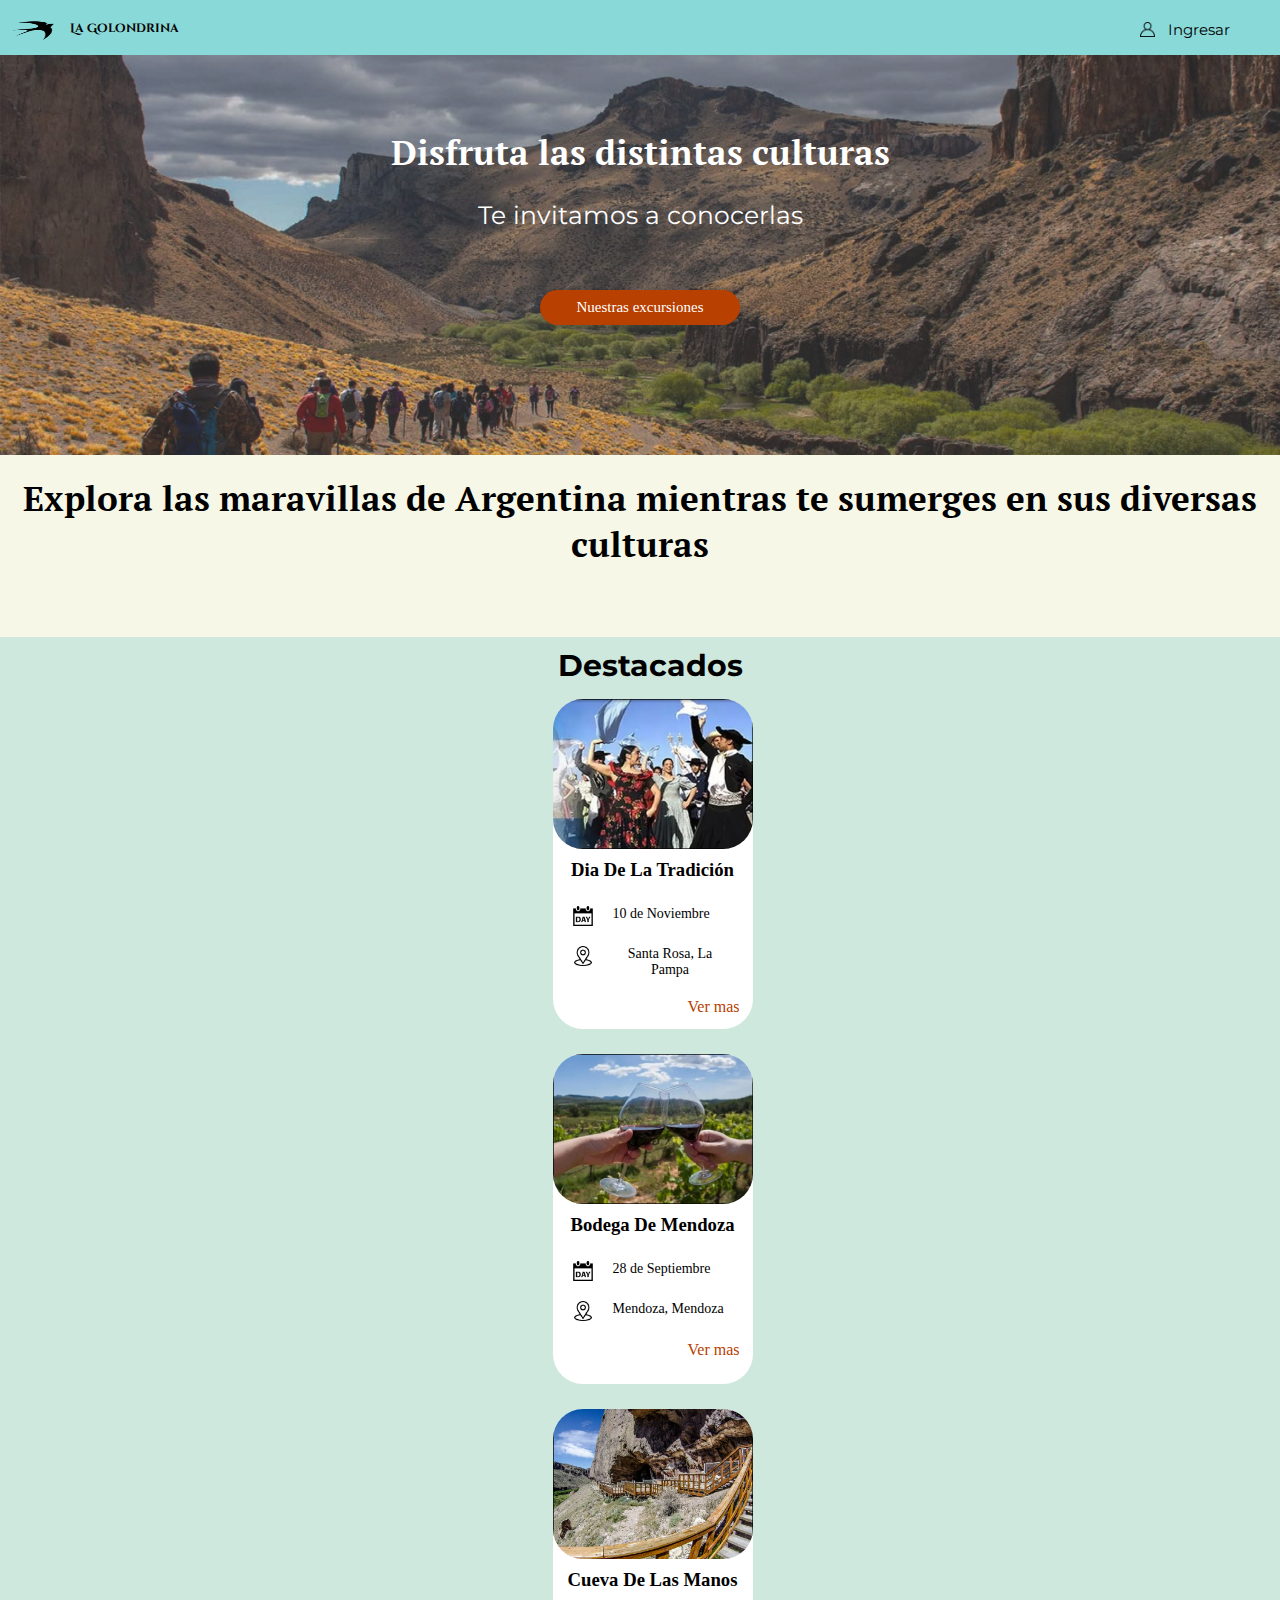
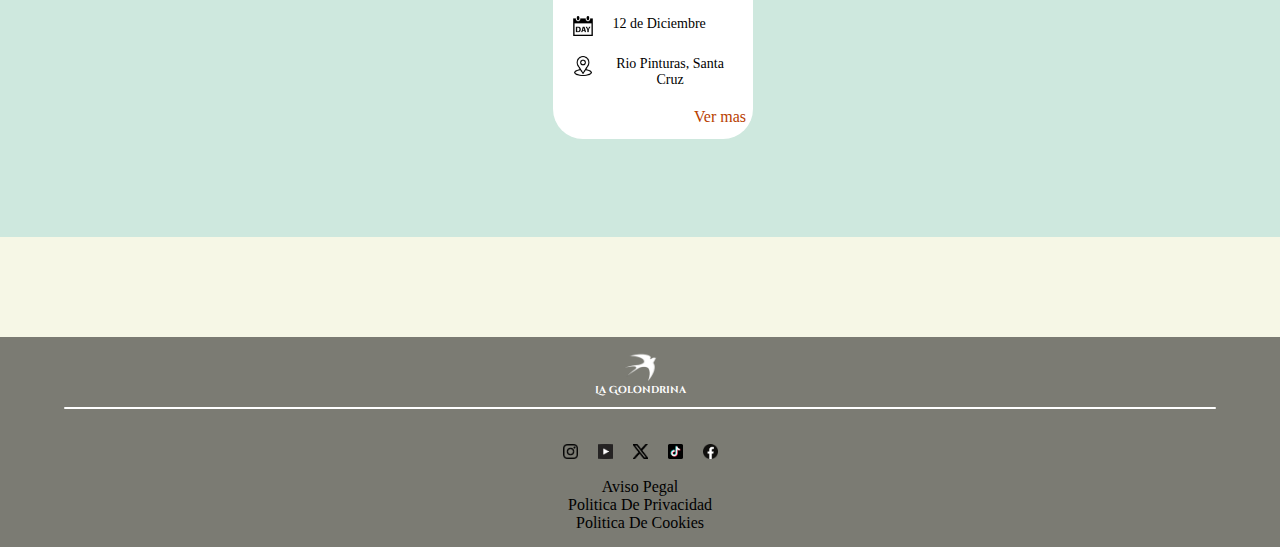
==== index.html @ ab0f49a1 "Inicializar repository" ====
<!DOCTYPE html>
<html lang="en">
<head>
    <meta charset="UTF-8">
    <meta name="viewport" content="width=device-width, initial-scale=1.0">
    <link rel="stylesheet" href="css/style.css">
    <title>Document</title>
</head>
<body>
    <header>
        <section id="sec-header">
            <div class="imagotipo">
                <img src="img/logo.png" alt="">
                <p>La Golondrina</p>
            </div>

            <div class="ingresar">
                <a href=""> <img src="img/usuario.png" alt=""> </a>
                <a class="a-p-ingresar" href=""> <p class="p-ingresar">Ingresar</p> </a>
            </div>
        </section>
    </header>

    <main>
        <section>
            <article id="img-inicio">
                <img src="img/img-inicio.jpg" alt="">
                
                <div class="contenido-img">
                    <h1>Disfruta las distintas culturas</h1>
                    <p class="contenido-img-p">Te invitamos a conocerlas</p>
                    <div class="boton-img">
                        <a href=""> <p>Nuestras excursiones</p> </a>
                    </div>
                </div>
            </article>

            <p class="p-index">Explora las maravillas de Argentina mientras te sumerges en sus diversas culturas</p>
        
            <section id="destacados">
                <h4>Destacados</h4>
                <article class="card-destacados">

                    <div class="card">
                            <img class="img-destacados" src="img/lugares/dia_de_la_tradicion.jpg" alt="">                    
                        <div class="comentarios-card">
                                <h3>Dia De La Tradición</h3>
                            <div class="comentarios-card-2">
                                <img src="img/calendario-de-dias.png" alt="">
                                <p>10 de Noviembre</p>
                            </div>

                            <div class="comentarios-card-2">
                                <img src="img/ubicacion.png" alt="">
                                <p>Santa Rosa, La Pampa</p>
                            </div>
                        </div>
                        <a href="">Ver mas</a>
                    </div>

                    <div class="card">
                            <img class="img-destacados" src="img/lugares/bodega_de_mendoza.jpg" alt="">                    
                        <div class="comentarios-card">
                                <h3>Bodega De Mendoza</h3>
                            <div class="comentarios-card-2">
                                <img src="img/calendario-de-dias.png" alt="">
                                <p>28 de Septiembre</p>
                            </div>

                            <div class="comentarios-card-2">
                                <img src="img/ubicacion.png" alt="">
                                <p>Mendoza, Mendoza</p>
                            </div>
                        </div>
                        <a href="">Ver mas</a>
                    </div>

                    <div class="card">
                            <img class="img-destacados" src="img/lugares/cueva_de_las_manos.jpg" alt="">                    
                        <div class="comentarios-card">
                                <h3>Cueva De Las Manos</h3>
                            <div class="comentarios-card-2">
                                <img src="img/calendario-de-dias.png" alt="">
                                <p>12 de Diciembre</p>
                            </div>

                            <div class="comentarios-card-2">
                                <img src="img/ubicacion.png" alt="">
                                <p>Rio Pinturas, Santa Cruz</p>
                            </div>
                            <a href="">Ver mas</a>
                        </div>
                    </div>
                </article>
            </section>
        </section>
    </main>

    <footer>
        <aside id="footer">
            <div class="div-footer-imagotipo">
                <img class="img-imagotipo-footer" src="img/img-footer.png" alt="">
                <p class="p-imagotipo-footer">La Golondrina</p>
            </div>
            <div class="deco-footer">

            </div>

                <div class="redes-footer">
                    <div><img src="img/redes/instagram.png" alt=""></div>
                    <div><img src="img/redes/youtube.png" alt=""></div>
                    <div><img src="img/redes/x.png" alt=""></div>
                    <div><img src="img/redes/tiktok.png" alt=""></div>
                    <div><img src="img/redes/facebook.png" alt=""></div>
                </div>

                <div class="texto-footer">
                    <p>Aviso Pegal</p>
                    <p>Politica De Privacidad</p>
                    <p>Politica De Cookies</p>
                </div>

        </aside>
    </footer>
    
</body>
</html>
---- css/style.css ----
@import url('https://fonts.googleapis.com/css2?family=Cinzel+Decorative&family=Playfair+Display:ital@1&display=swap');
@import url('https://fonts.googleapis.com/css2?family=Cinzel+Decorative:wght@400;700&family=Montserrat&family=Playfair+Display:ital@1&display=swap');
@import url('https://fonts.googleapis.com/css2?family=Bree+Serif&display=swap');
@import url('https://fonts.googleapis.com/css2?family=DM+Serif+Display&display=swap');
@import url('https://fonts.googleapis.com/css2?family=DM+Serif+Display&family=PT+Serif&display=swap');

*{
    margin: 0;
    padding: 0;
}

body{
    background-color: #F6F7E6;
}

/* -------------------- HEADER -------------------- */
#sec-header{
    display: flex;
    background-color: #89D9D9;
    height: 55px;
}

/* ---------- imagotipo ---------- */ 

.imagotipo{
    display: flex;
}


.imagotipo p{
    text-align: center;
    margin-left: -30px;
    margin-top: 20px;
    font-family: 'Cinzel Decorative', serif;
    font-weight: bold;
    font-size: 12px;
}

.imagotipo img{
    opacity: 100%;
    width: 100px;
    height: auto;
    margin-top: 20px;
}

/* ---------- ingresar ---------- */ 

.ingresar{
    display: flex;
}

.ingresar a img{
    width: 15px;
    height: 15px;
    position: absolute;
    right: 125px;
    top: 22px;
}

.p-ingresar{
    font-family: 'Montserrat', sans-serif;
    position: absolute;
    right: 50px;
    top: 20px;
    font-size: 15px;
}

.a-p-ingresar{
    color: black;
}

/* -------------------- INICIO -------------------- */


/* ---------- img inicio ---------- */

#img-inicio img{
    width: 100%;
    height: 400px;
}

.contenido-img{
    display: flex;
    flex-direction: column;
    align-items: center;
    justify-content: center;
    text-align: center;
    margin-top: -430px;
}

.contenido-img h1{
    font-size: 35px;
    color: white;
    font-family: 'PT Serif', serif;
    margin-bottom: 25px;
    margin-top: 100px;
}

.contenido-img-p{
    font-family: 'Montserrat', sans-serif;
    font-size: 25px;
    color: white;
    margin-bottom: 60px;
}

.boton-img{
    display: flex;
    align-items: center;
    justify-content: center;
    width: 200px;
    height: 35px;
    background-color: #B84000;
    border-radius: 50px;
}

.contenido-img a{
    font-size: 15px;
    padding: 5px;
    text-decoration: none;
    color: white;
}



.p-index{
    text-align: center;
    position: relative;
    top: 150px;
    font-family: 'PT Serif', serif;
    font-size: 35px;
    font-weight: bold;
}



/* ---------- destacados ---------- */

#destacados{
    width: 100%;
    height: 1200px;
    background-color: #CEE8DE;
    margin-top: 220px;
}

#destacados h4{
    text-align: center;
    font-family: 'Montserrat', sans-serif;
    font-size: 30px;
    margin-left: 20px;
    position: relative;
    top: 10px;
}

.card-destacados{
    display: flex;
    justify-content: center;
    align-items: center;
    flex-direction: column;
}

.card{
    display: flex;
    flex-direction: column;
    width: 200px;
    height: 330px;
    background-color: white;
    border-radius: 30px;
    margin-top: 25px;
    margin-left: 25px;
}

.img-destacados{
    border-radius: 30px;
    width: 100%;
    height: 150px;
}

.comentarios-card{
    display: flex;
    text-align: center;
    justify-content: center;
    flex-direction: column;
}

.comentarios-card h3{
    text-align: center;
    margin-bottom: 25px;
    margin-top: 10px;
}

.comentarios-card-2{
    display: flex;
    margin-right: 25px;
    margin-bottom: 20px;
}

.comentarios-card-2 img{
    width: 20px;
    height: 20px;
    margin-right: 20px;
    margin-left: 20px;
}

.comentarios-card-2 p{
    font-size: 14px;
}

.card a{
    margin-left: 135px;
    text-decoration: none;
    color: #B84000;
}







/* -------------------- FOOTER -------------------- */
#footer{
    display: flex;
    flex-direction: column;
    align-items: center;
    justify-content: center;
    width: 100%;
    height: 210px;
    background-color: #7B7B73;
    margin-top: 100px;
}

/* ---------- imagotipo ---------- */

.div-footer-imagotipo{
    position: relative;
    bottom: 45px;
    display: flex;
    flex-direction: column;
    align-items: center;
}

.img-imagotipo-footer{
    width: 50px;
    height: 40px;
    position: relative;
    top: 35px;
}

.p-imagotipo-footer{
    text-align: center;
    font-size: 10px;
    font-family: 'Cinzel Decorative', serif;
    font-weight: bold;
    color: white;
    position: relative;
    bottom: -35px;
}

/* ---------- decoracion footer ---------- */

.deco-footer{
    position: relative;
    width: 90%;
    height: 2px;
    background-color: white;
    border-radius: 50px;
}

/* ---------- post deco ---------- */ 

.redes-footer{ 
    position: relative;
    top: 35px;
    display: flex; 
    align-items: center; 
    justify-content: center;
}

.redes-footer div{
    margin-right: 10px;
    margin-left: 10px;
}

.redes-footer div img{
    width: 15px;
    height: 15px;
}

.texto-footer{
    display: flex;
    flex-direction: column;
    justify-content: center;
    align-items: center;
    margin-top: 50px;
}
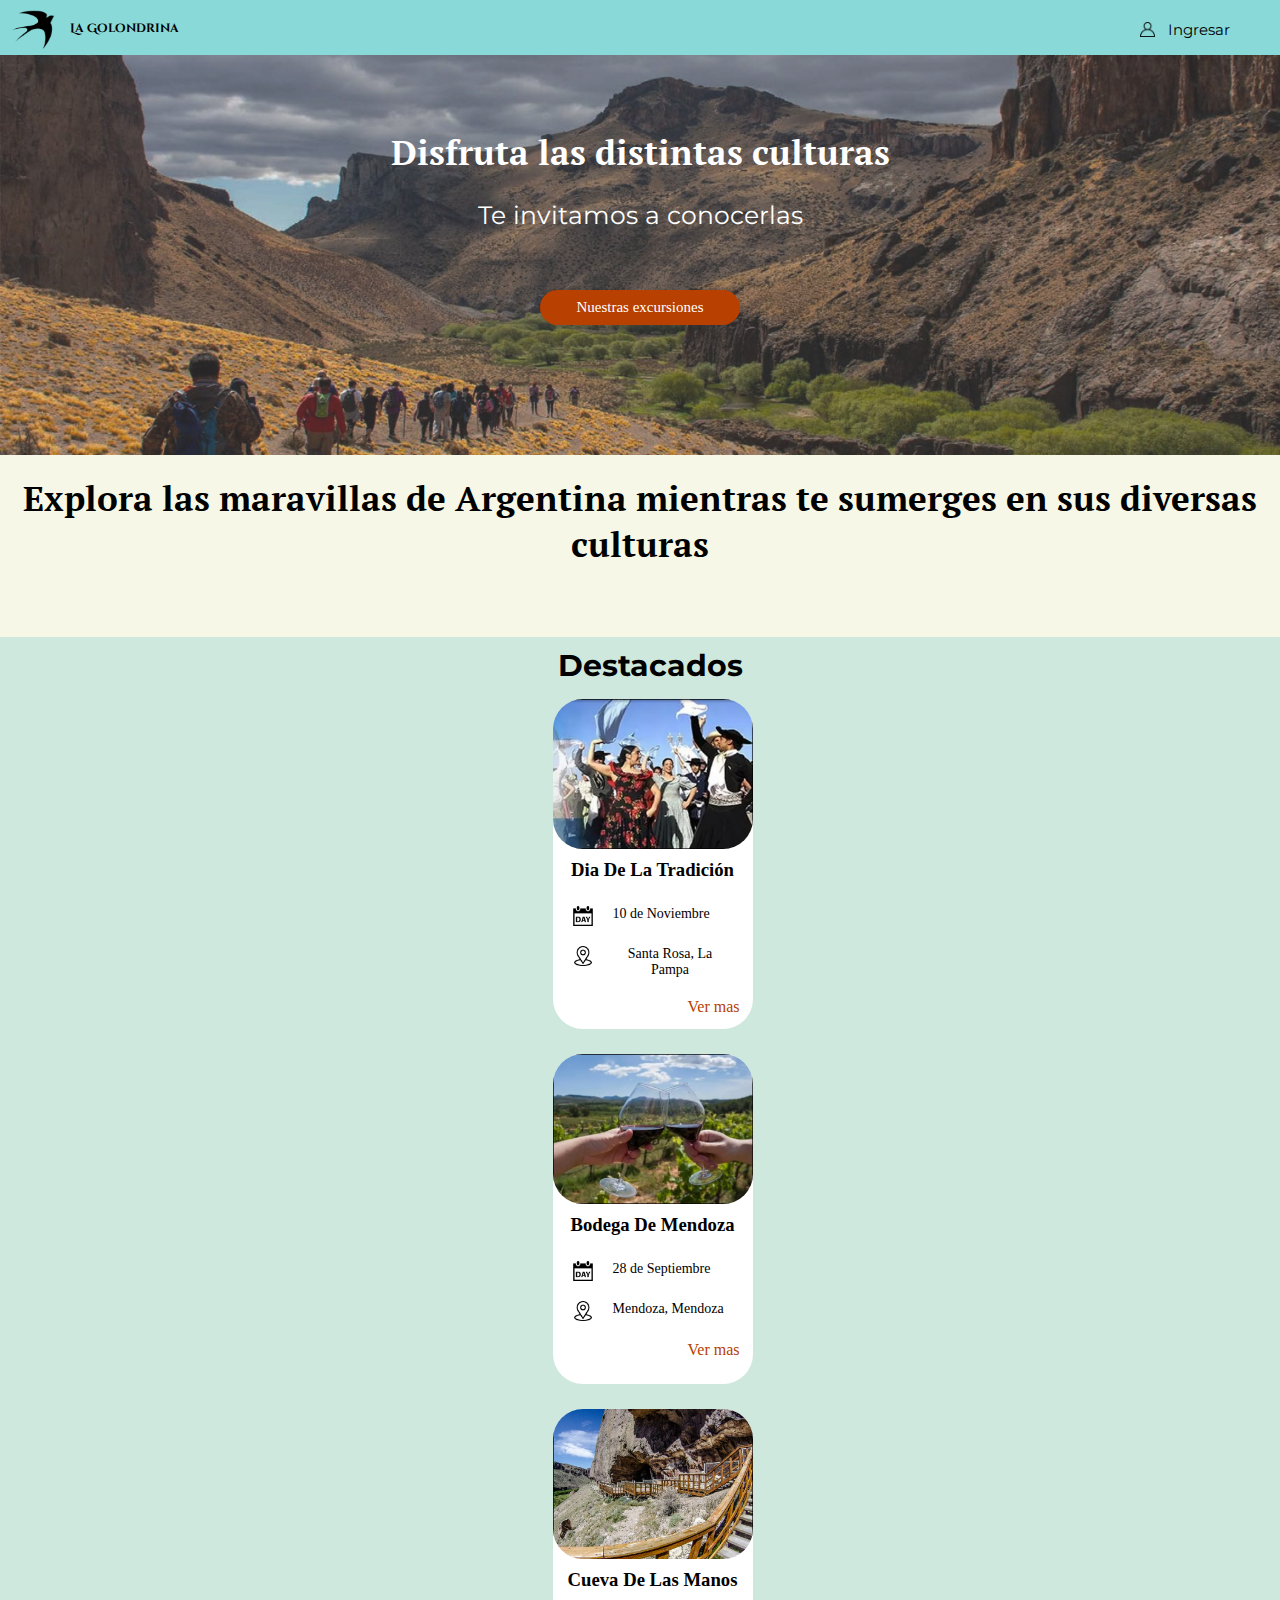
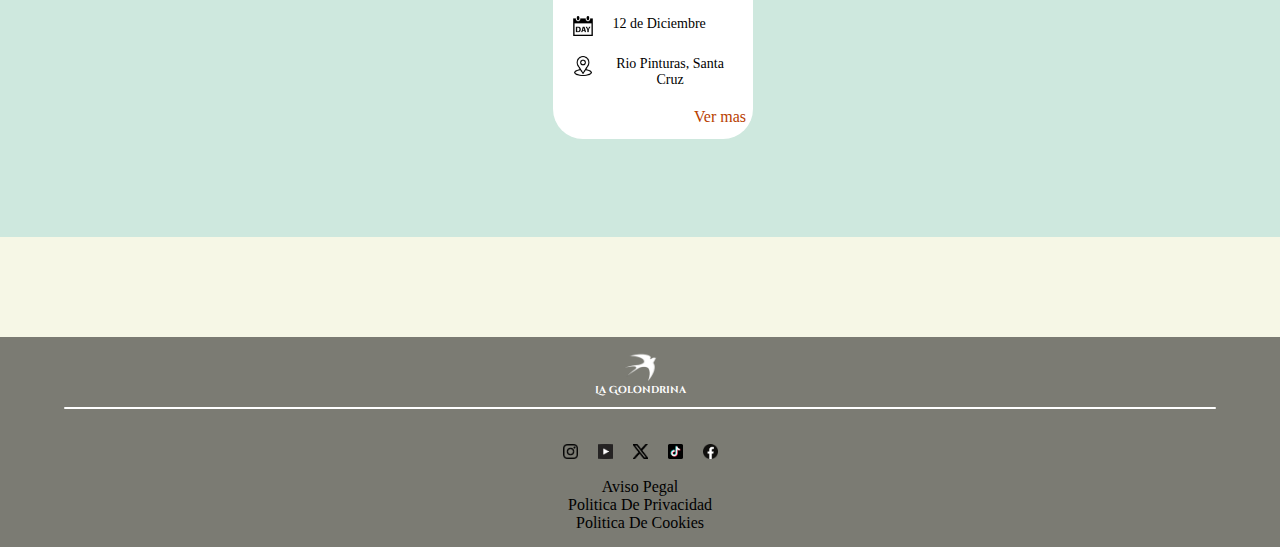
==== commit a572423c: "Agregue popup inicio de sesión" ====
--- a/index.html
+++ b/index.html
@@ -9,15 +9,45 @@
 <body>
     <header>
         <section id="sec-header">
-            <div class="imagotipo">
-                <img src="img/logo.png" alt="">
+            <div class="logo">
+                <a href="index.html"><img src="img/logo.png" alt=""></a>
                 <p>La Golondrina</p>
             </div>
 
             <div class="ingresar">
-                <a href=""> <img src="img/usuario.png" alt=""> </a>
-                <a class="a-p-ingresar" href=""> <p class="p-ingresar">Ingresar</p> </a>
+                <a href=""> <img id="login-img" src="img/usuario.png" alt=""> </a>
+            
+                <a id="open-login" class="enter-user" href=""> <p>Ingresar</p> </a>
             </div>
+
+            <article id="user" class="user d-none">
+                <h3>La Golondrina</h3>
+                <div class="div-user">
+                    <p>Nombre de usuario</p>
+                    <img src="img/usuario.png" alt="">
+                </div>
+                <div class="line"><p>Facu_Guillen</p></div>
+                <div class="div-email">
+                    <p>Email</p>
+                    <img src="img/email.png" alt="">
+                </div>
+                <div class="line"><p>facu.guillen@hotmail.com</p></div>
+                <div class="div-password">
+                    <p>Contraseña</p>
+                    <img src="img/password.png" alt="">
+                </div>
+                <div class="line"><p>********</p></div>
+
+                <div class="sale">
+                    <p>¿Desea recibir alertas de proximas fechas?</p>
+                    <div class="checkbox"></div>
+                </div>
+
+                <div class="button">
+                    <a class="enter-button" href="">Ingresar</a>
+                    <a class="register-button" href="">Registrarme</a>
+                </div>
+            </article>
         </section>
     </header>
 
@@ -26,10 +56,10 @@
             <article id="img-inicio">
                 <img src="img/img-inicio.jpg" alt="">
                 
-                <div class="contenido-img">
+                <div class="content-img">
                     <h1>Disfruta las distintas culturas</h1>
-                    <p class="contenido-img-p">Te invitamos a conocerlas</p>
-                    <div class="boton-img">
+                    <p class="content-p">Te invitamos a conocerlas</p>
+                    <div class="content-button">
                         <a href=""> <p>Nuestras excursiones</p> </a>
                     </div>
                 </div>
@@ -98,9 +128,9 @@
 
     <footer>
         <aside id="footer">
-            <div class="div-footer-imagotipo">
-                <img class="img-imagotipo-footer" src="img/img-footer.png" alt="">
-                <p class="p-imagotipo-footer">La Golondrina</p>
+            <div class="div-footer">
+                <img class="logo-footer" src="img/img-footer.png" alt="">
+                <p>La Golondrina</p>
             </div>
             <div class="deco-footer">
 
@@ -122,6 +152,8 @@
 
         </aside>
     </footer>
+
+    <script src="js/main.js"></script>
     
 </body>
 </html>--- a/css/style.css
+++ b/css/style.css
@@ -22,12 +22,12 @@
 
 /* ---------- imagotipo ---------- */ 
 
-.imagotipo{
-    display: flex;
-}
-
-
-.imagotipo p{
+.logo{
+    display: flex;
+}
+
+
+.logo p{
     text-align: center;
     margin-left: -30px;
     margin-top: 20px;
@@ -36,11 +36,11 @@
     font-size: 12px;
 }
 
-.imagotipo img{
+.logo a img{
     opacity: 100%;
     width: 100px;
     height: auto;
-    margin-top: 20px;
+    margin-top: 8px;
 }
 
 /* ---------- ingresar ---------- */ 
@@ -57,16 +57,146 @@
     top: 22px;
 }
 
-.p-ingresar{
+.user{
+    margin-top: 60px;
+    width: 200px;
+    height: 270px;
+    background-color: white;
+    border-radius: 20px;
+    z-index: 1;
+    margin-left: -36px;
+}
+
+.user h3{
+    font-family: 'Cinzel Decorative', serif;
+    text-align: center;
+    margin-top: 10px;
+    font-size: 18px;
+}
+
+.div-user{
+    display: flex;
+    margin-bottom: 14px;
+    margin-top: 26px;
+}
+
+.div-user p{
+    margin-left: 8.6px;
+    font-family: 'Montserrat', sans-serif;
+    font-size: 12px;
+}
+
+.div-user img{
+    width: 12px;
+    height: 12px;
+    margin-left: 49px;
+}
+
+.line{
+    margin: 0 auto;
+    width: 90%;
+    height: 1px;
+    background-color: black;
+}
+
+.line p{
+    color: rgb(0, 0, 0);
+    font-family: 'Montserrat', sans-serif;
+    opacity: 0.2;
+    position: relative;
+    bottom: 11px;
+    text-align: center;
+    font-size: 10px;
+}
+
+.div-email{
+    display: flex;
+    align-items: center;
+    margin-bottom: 14px;
+    margin-top: 20px;
+}
+
+.div-email p{
+    margin-left: 8.6px;
+    font-family: 'Montserrat', sans-serif;
+    font-size: 12px;
+}
+
+.div-email img{
+    width: 12px;
+    height: 12px;
+    margin-left: 132px;
+}
+
+.div-password{
+    display: flex;
+    align-items: center;
+    margin-bottom: 14px;
+    margin-top: 20px;
+}
+
+.div-password P{
+    margin-left: 8.6px;
+    font-family: 'Montserrat', sans-serif;
+    font-size: 12px;
+}
+
+.div-password img{
+    width: 12px;
+    height: 12px;
+    margin-left: 99px;
+}
+
+
+.enter-user p{
     font-family: 'Montserrat', sans-serif;
     position: absolute;
     right: 50px;
     top: 20px;
     font-size: 15px;
-}
-
-.a-p-ingresar{
     color: black;
+}
+
+.sale{
+    display: flex;
+    justify-content: space-around;
+    margin-top: 15px;
+    align-items: center;
+}
+
+.sale p{
+    font-size: 8px;
+}
+
+.checkbox{
+    width: 8px;
+    height: 8px;
+    border: 1px solid #000;
+}
+
+.button{
+    display: flex;
+    align-items: center;
+    justify-content: space-around;
+    margin-top: 26px;
+}
+
+.enter-button{
+    padding: 6px 10px;
+    background-color: #F48D33;
+    border-radius: 16px;
+    color: white;
+    text-decoration: none;
+    font-size: 10px;
+}
+
+.register-button{
+    padding: 6px 12px;
+    background-color: #F48D33;
+    border-radius: 16px;
+    color: white;
+    text-decoration: none;
+    font-size: 10px;
 }
 
 /* -------------------- INICIO -------------------- */
@@ -79,7 +209,7 @@
     height: 400px;
 }
 
-.contenido-img{
+.content-img{
     display: flex;
     flex-direction: column;
     align-items: center;
@@ -88,7 +218,7 @@
     margin-top: -430px;
 }
 
-.contenido-img h1{
+.content-img h1{
     font-size: 35px;
     color: white;
     font-family: 'PT Serif', serif;
@@ -96,14 +226,14 @@
     margin-top: 100px;
 }
 
-.contenido-img-p{
+.content-p{
     font-family: 'Montserrat', sans-serif;
     font-size: 25px;
     color: white;
     margin-bottom: 60px;
 }
 
-.boton-img{
+.content-button{
     display: flex;
     align-items: center;
     justify-content: center;
@@ -113,7 +243,7 @@
     border-radius: 50px;
 }
 
-.contenido-img a{
+.content-img a{
     font-size: 15px;
     padding: 5px;
     text-decoration: none;
@@ -231,7 +361,7 @@
 
 /* ---------- imagotipo ---------- */
 
-.div-footer-imagotipo{
+.div-footer{
     position: relative;
     bottom: 45px;
     display: flex;
@@ -239,14 +369,14 @@
     align-items: center;
 }
 
-.img-imagotipo-footer{
+.logo-footer{
     width: 50px;
     height: 40px;
     position: relative;
     top: 35px;
 }
 
-.p-imagotipo-footer{
+.div-footer p{
     text-align: center;
     font-size: 10px;
     font-family: 'Cinzel Decorative', serif;
@@ -293,3 +423,7 @@
     align-items: center;
     margin-top: 50px;
 }
+
+.d-none{
+    display: none;
+}
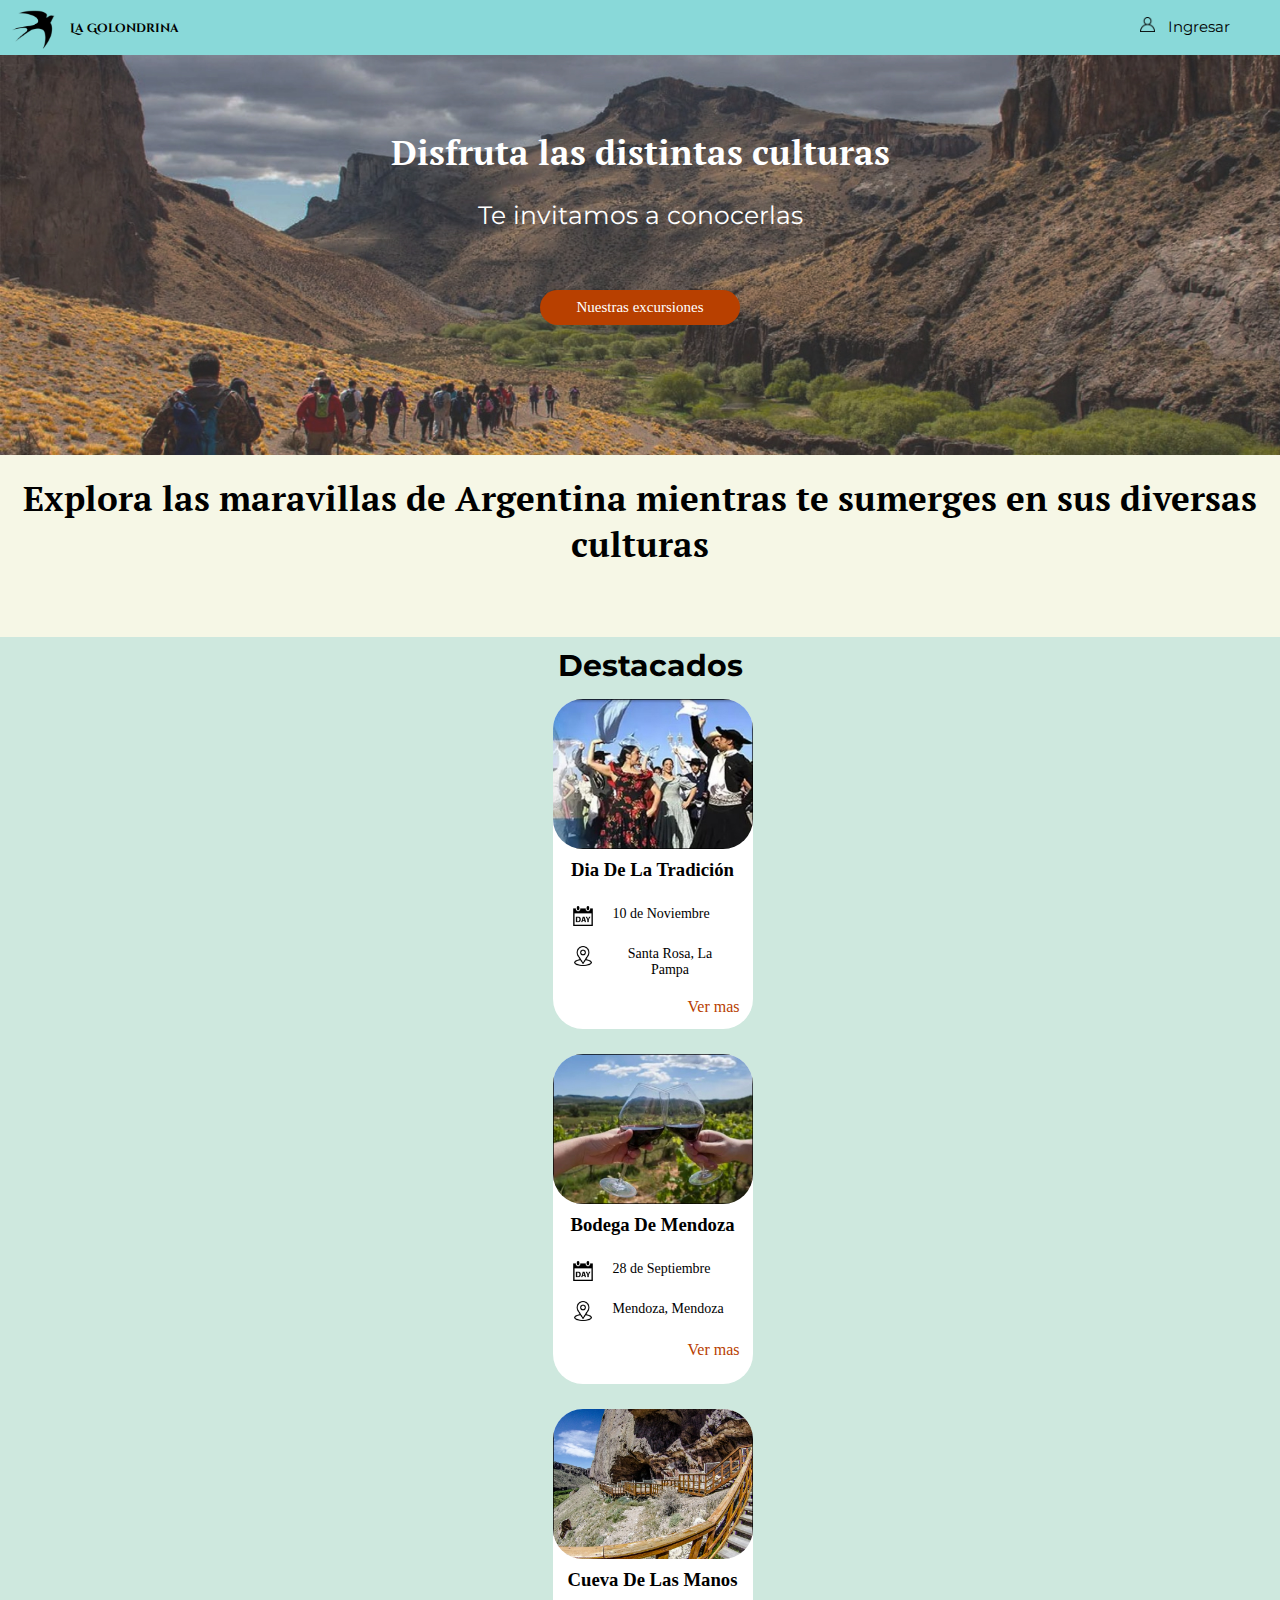
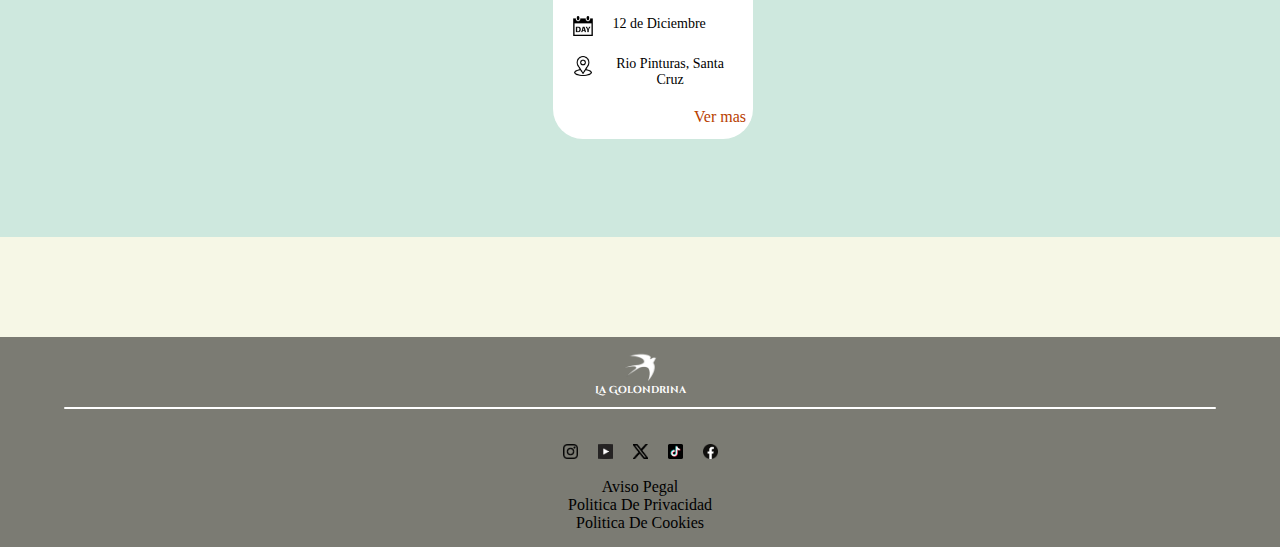
==== commit 4e053a09: "Agregue section 'registrarse'" ====
--- a/index.html
+++ b/index.html
@@ -45,7 +45,7 @@
 
                 <div class="button">
                     <a class="enter-button" href="">Ingresar</a>
-                    <a class="register-button" href="">Registrarme</a>
+                    <a class="register-button" href="pages/registrarse.html">Registrarme</a>
                 </div>
             </article>
         </section>
--- a/css/style.css
+++ b/css/style.css
@@ -54,7 +54,7 @@
     height: 15px;
     position: absolute;
     right: 125px;
-    top: 22px;
+    top: 17px;
 }
 
 .user{
@@ -152,7 +152,7 @@
     font-family: 'Montserrat', sans-serif;
     position: absolute;
     right: 50px;
-    top: 20px;
+    top: 17px;
     font-size: 15px;
     color: black;
 }
@@ -427,3 +427,123 @@
 .d-none{
     display: none;
 }
+
+
+
+/* -------------------- REGISTER -------------------- */
+
+.line-sign-up{
+    margin: 0 auto;
+    width: 70%;
+    height: 1px;
+    background-color: black;
+}
+
+.sign-up{  
+    width: 95%;
+    height: 900px;
+    background-color: #B8D4CB;
+    margin: 25px auto;
+    border-radius: 40px;
+}
+
+.sign-up-content p{
+    font-size: 26px;
+    padding-top: 30px;
+    font-family: 'Montserrat', sans-serif;
+    text-align: center;
+}
+
+.personal-information p{
+    font-size: 20px;
+    text-decoration: underline;
+    text-decoration-thickness: 0.2px;
+    font-family: 'Montserrat', sans-serif;
+    text-align: center;
+    margin-top: 30px;
+}
+
+.name{
+    display: flex;
+    align-items: center;
+    justify-content: center;
+    flex-direction: column;
+}
+
+.name p{
+    font-size: 14px;
+    text-decoration: none;
+    margin-bottom: 18px;
+}
+
+.label-form{
+    font-family: 'Montserrat', sans-serif;
+    margin-top: 25px;
+    margin-bottom: 4px;
+}
+
+.input-form{
+    font-family: 'Montserrat', sans-serif;
+    width: 70%;
+    text-align: center;
+    border: none; /* elimina el borde por defecto */
+    outline: none; /* elimina el borde al hacer clic en el input */
+    background-color: #B8D4CB;
+}
+
+.line-select {
+    margin: 0px 51.875px;
+    width: 58%;
+    height: 1px;
+    background-color: black;
+}
+
+.select{
+    margin-left: 51px;
+    background-color: #B8D4CB;
+    border: none; /* Elimina el borde */
+    font-family: 'Montserrat', sans-serif;
+    margin-top: 19px;
+}
+
+.select option{
+    background-color: white;
+}
+
+.form-dni {
+    width: 100%;
+    display: flex;
+    justify-content: center;
+    align-items: center;
+}
+
+.dni {
+    width: 100%;
+    display: flex;
+    align-items: center;
+    flex-direction: column;
+}
+
+.label-form-dni{
+    font-family: 'Montserrat', sans-serif;
+    margin-top: 25px;
+    margin-bottom: 4px;
+}
+
+.input-form-dni{
+    font-family: 'Montserrat', sans-serif;
+    width: 70%;
+    text-align: center;
+    border: none; /* elimina el borde por defecto */
+    outline: none; /* elimina el borde al hacer clic en el input */
+    background-color: #B8D4CB;
+}
+
+.account-information p{
+    font-size: 20px;
+    text-decoration: underline;
+    text-decoration-thickness: 0.2px;
+    font-family: 'Montserrat', sans-serif;
+    text-align: center;
+    margin-top: 65px;
+}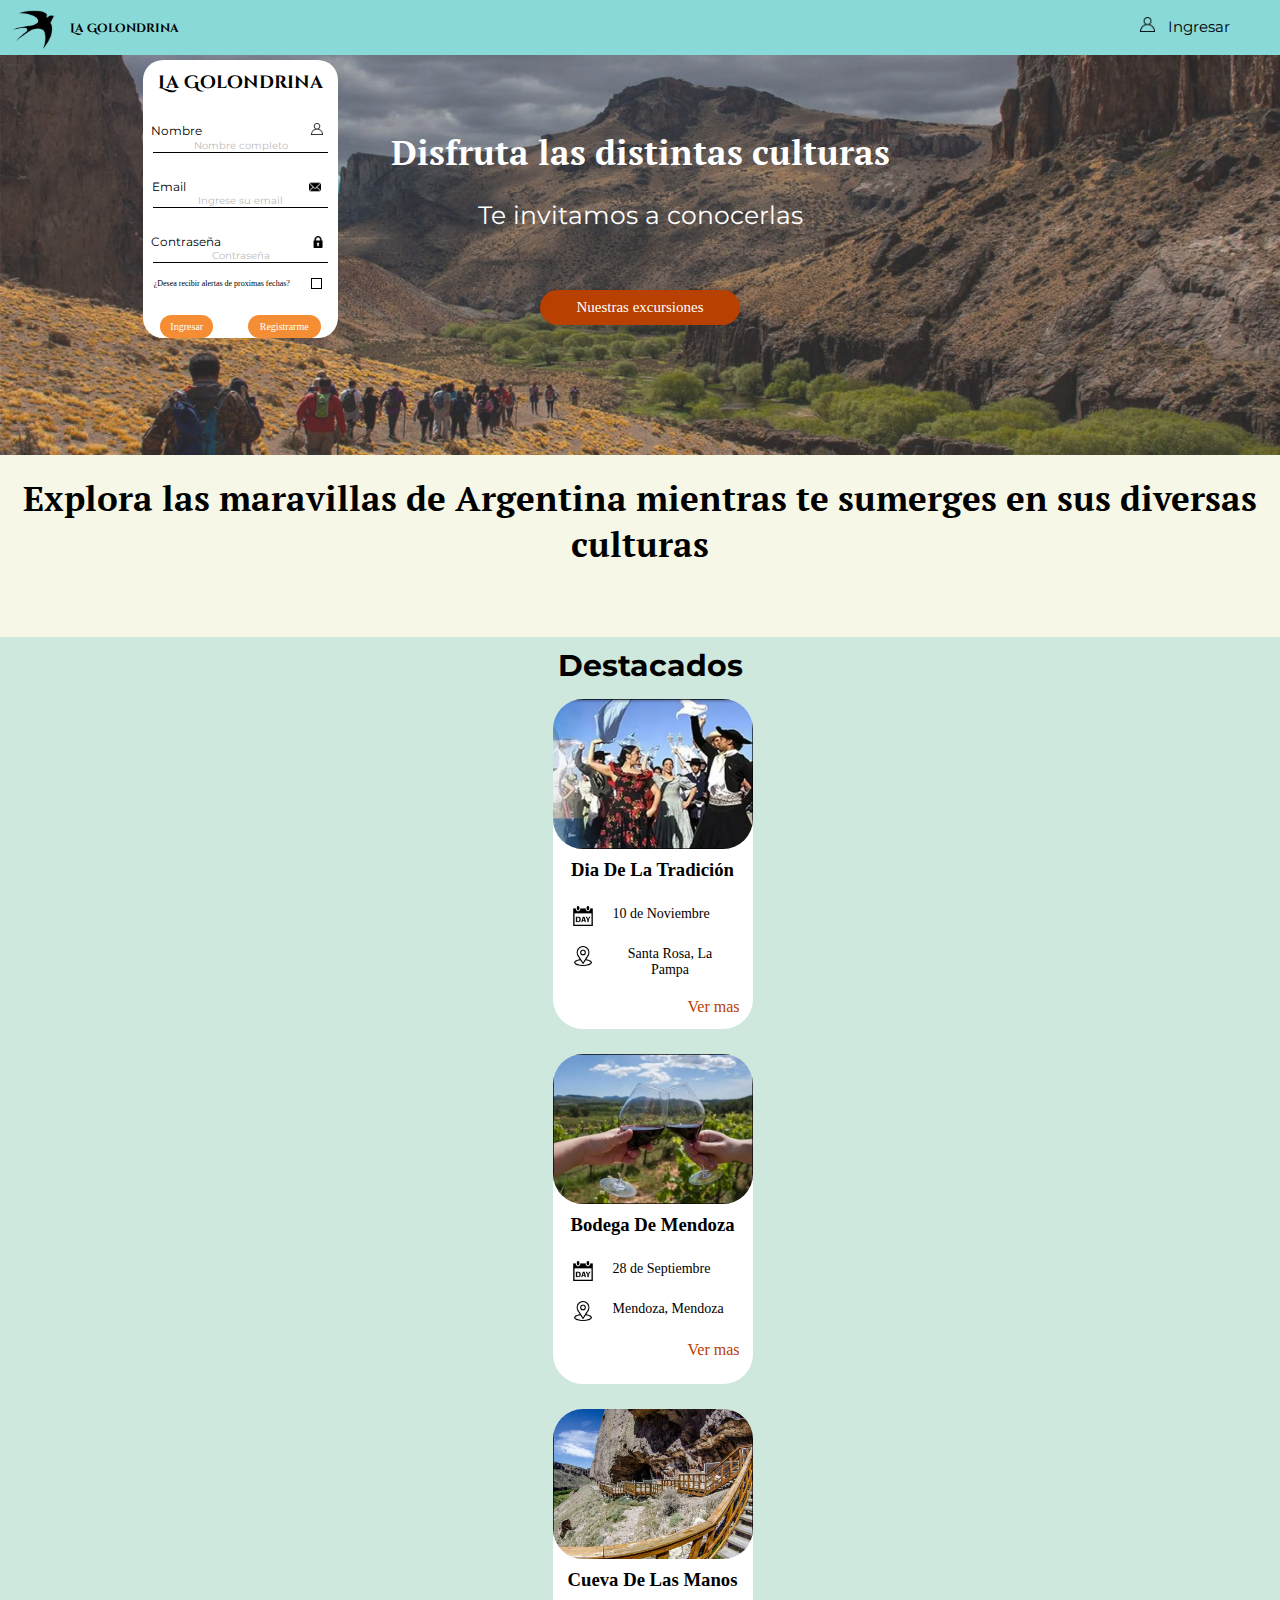
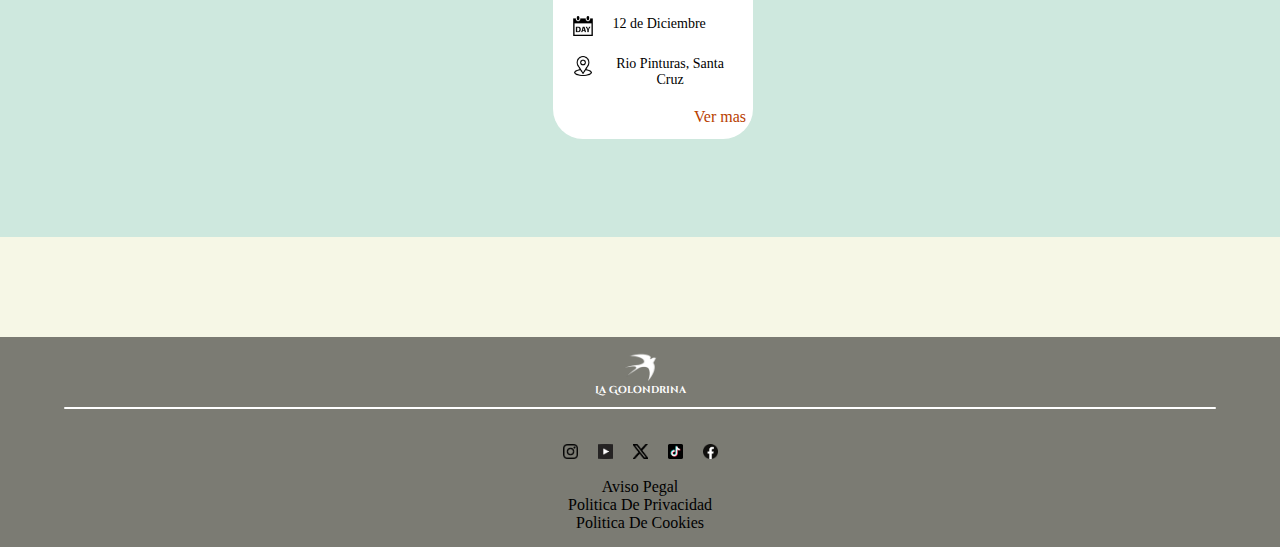
==== commit fbeb94b1: "Agregue popup sección registrarse" ====
--- a/index.html
+++ b/index.html
@@ -20,23 +20,39 @@
                 <a id="open-login" class="enter-user" href=""> <p>Ingresar</p> </a>
             </div>
 
-            <article id="user" class="user d-none">
+            <article id="user" class="user">
                 <h3>La Golondrina</h3>
-                <div class="div-user">
-                    <p>Nombre de usuario</p>
-                    <img src="img/usuario.png" alt="">
+
+                <div class="container-popup">
+                    <div class="container-user">
+                        <label class="label-popup" for="nombre">Nombre</label required>
+                        <img class="img-user" src="img/usuario.png" alt="">
+                    </div>
+                        <input class="input-popup" type="text" name="nombre" id="nombre" placeholder="Nombre completo">                
                 </div>
-                <div class="line"><p>Facu_Guillen</p></div>
-                <div class="div-email">
-                    <p>Email</p>
-                    <img src="img/email.png" alt="">
+                    <div class="line"></div>
+
+
+                <div class="container-popup">
+                    <div class="container-email">
+                        <label class="label-popup-email" for="correa">Email</label required>
+                        <img class="img-email" src="img/email.png" alt="">
+                    </div>
+                        <input class="input-popup-email" type="email" name="correa" id="correa" placeholder="Ingrese su email">                   
                 </div>
-                <div class="line"><p>facu.guillen@hotmail.com</p></div>
-                <div class="div-password">
-                    <p>Contraseña</p>
-                    <img src="img/password.png" alt="">
+                    <div class="line"></div>
+
+
+                <div class="container-popup">                
+                    <div class="container-password">
+                        <label class="label-popup-password" for="correa">Contraseña</label required>
+                        <img class="password-img" src="img/password.png" alt="">
+                    </div>
+                        <input class="input-popup-password" type="password" name="correa" id="correa" placeholder="Contraseña">        
                 </div>
-                <div class="line"><p>********</p></div>
+                    <div class="line"></div>
+
+
 
                 <div class="sale">
                     <p>¿Desea recibir alertas de proximas fechas?</p>
--- a/css/style.css
+++ b/css/style.css
@@ -59,8 +59,8 @@
 
 .user{
     margin-top: 60px;
-    width: 200px;
-    height: 270px;
+    width: 195px;
+    height: 278px;
     background-color: white;
     border-radius: 20px;
     z-index: 1;
@@ -74,22 +74,97 @@
     font-size: 18px;
 }
 
-.div-user{
-    display: flex;
+.container-popup{
+    display: flex;
+    flex-direction: column;
     margin-bottom: 14px;
     margin-top: 26px;
 }
 
-.div-user p{
+.container-popup p{
     margin-left: 8.6px;
     font-family: 'Montserrat', sans-serif;
     font-size: 12px;
 }
 
-.div-user img{
+.img-user{
     width: 12px;
     height: 12px;
-    margin-left: 49px;
+    margin-left: 105px;
+}
+
+.img-email{
+    width: 12px;
+    height: 12px;
+    margin-left: 123px;
+}
+
+.password-img{
+    width: 12px;
+    height: 12px;
+    margin-left: 91px;
+}
+
+.containers-popup{
+    display: flex;
+    align-items: center;
+}
+
+.container-email{
+    display: flex;
+    align-items: center;
+}
+
+.container-password{
+    display: flex;
+    align-items: center;
+}
+
+.input-popup{font-family: 'Montserrat', sans-serif;
+    width: 100%;
+    text-align: center;
+    border: none; 
+    outline: none;
+    font-size: 10px;
+    opacity: 0.5;
+}
+
+.input-popup-password{
+    font-family: 'Montserrat', sans-serif;
+    width: 100%;
+    text-align: center;
+    border: none; 
+    outline: none;
+    font-size: 10px;
+    opacity: 0.5;
+}
+
+.input-popup-email{
+    font-family: 'Montserrat', sans-serif;
+    width: 100%;
+    text-align: center;
+    border: none; 
+    outline: none;
+    font-size: 10px;
+    opacity: 0.5;
+}
+
+.label-popup{
+    margin-left: 8px;
+    font-family: 'Montserrat', sans-serif;
+    font-size: 12px;
+}
+
+.label-popup-password{
+    margin-left: 8px;
+    font-family: 'Montserrat', sans-serif;
+    font-size: 12px;
+}
+
+.label-popup-email{
+    margin-left: 9px;
+    font-family: 'Montserrat', sans-serif;
+    font-size: 12px;
 }
 
 .line{
@@ -97,6 +172,7 @@
     width: 90%;
     height: 1px;
     background-color: black;
+    margin-top: -14px;
 }
 
 .line p{
@@ -169,8 +245,9 @@
 }
 
 .checkbox{
-    width: 8px;
-    height: 8px;
+    width: 9px;
+    height: 9px;
+    margin-right: 5px;
     border: 1px solid #000;
 }
 
@@ -492,29 +569,34 @@
 }
 
 .line-select {
-    margin: 0px 51.875px;
-    width: 58%;
+    margin: 0 auto;
+    width: 70%;
     height: 1px;
     background-color: black;
 }
 
 .select{
-    margin-left: 51px;
     background-color: #B8D4CB;
     border: none; /* Elimina el borde */
     font-family: 'Montserrat', sans-serif;
     margin-top: 19px;
+    margin-right: 15px;
 }
 
 .select option{
     background-color: white;
 }
 
+.selection-dni{
+    display: flex;
+}
+
 .form-dni {
     width: 100%;
     display: flex;
     justify-content: center;
     align-items: center;
+    flex-direction: column;
 }
 
 .dni {
@@ -546,4 +628,91 @@
     font-family: 'Montserrat', sans-serif;
     text-align: center;
     margin-top: 65px;
+}
+
+.p-tyc{
+    font-family: 'Montserrat', sans-serif;
+    font-size: 14px;
+    text-align: center;
+    margin-top: 20px;
+}
+
+.p-tyc2{
+    font-family: 'Montserrat', sans-serif;
+    font-size: 14px;
+    text-align: center;
+    margin-right: 15px;
+}
+
+.checkbox-tyc{
+    width: 9px;
+    height: 9px;
+    /* margin-right: 5px; */
+    border: 1px solid #000;
+}
+
+.container-tyc{
+    display: flex;
+    align-items: center;
+    justify-content: center;
+}
+
+.button-create-account{
+    font-family: 'Montserrat', sans-serif;
+    padding: 12px 10px;
+    background-color: #F48D33;
+    border-radius: 16px;
+    color: white;
+    text-decoration: none;
+    font-size: 10px;
+    margin-top: 25px;
+    font-size: 20px;
+}
+
+.create-account{
+    display: flex;
+    justify-content: center;
+}
+
+.popup-sign-up{
+    display: flex;
+    flex-direction: column;
+    align-items: center;
+    justify-content: center;
+    text-align: center;
+    margin: 0 auto;
+    position: relative;
+    width: 264px;
+    height: 300px;
+    background-color: #EE7309;
+    z-index: 1;
+    border-radius: 25px;
+}
+
+.button-close-sign-up{
+    font-family: 'Montserrat', sans-serif;
+    padding: 12px 10px;
+    background-color: #30ACBF;
+    border-radius: 16px;
+    color: white;
+    text-decoration: none;
+    font-size: 10px;
+    margin-top: 15px;
+    font-size: 14px;
+}
+
+.button-close-sign-up a{
+    text-decoration: none;
+    color: white;
+    font-family: 'Montserrat', sans-serif;
+}
+
+.logo-popup-sign-up{
+    display: flex;
+    align-items: center;
+    justify-content: center;
+}
+
+.logo-popup-sign-up img{
+
 }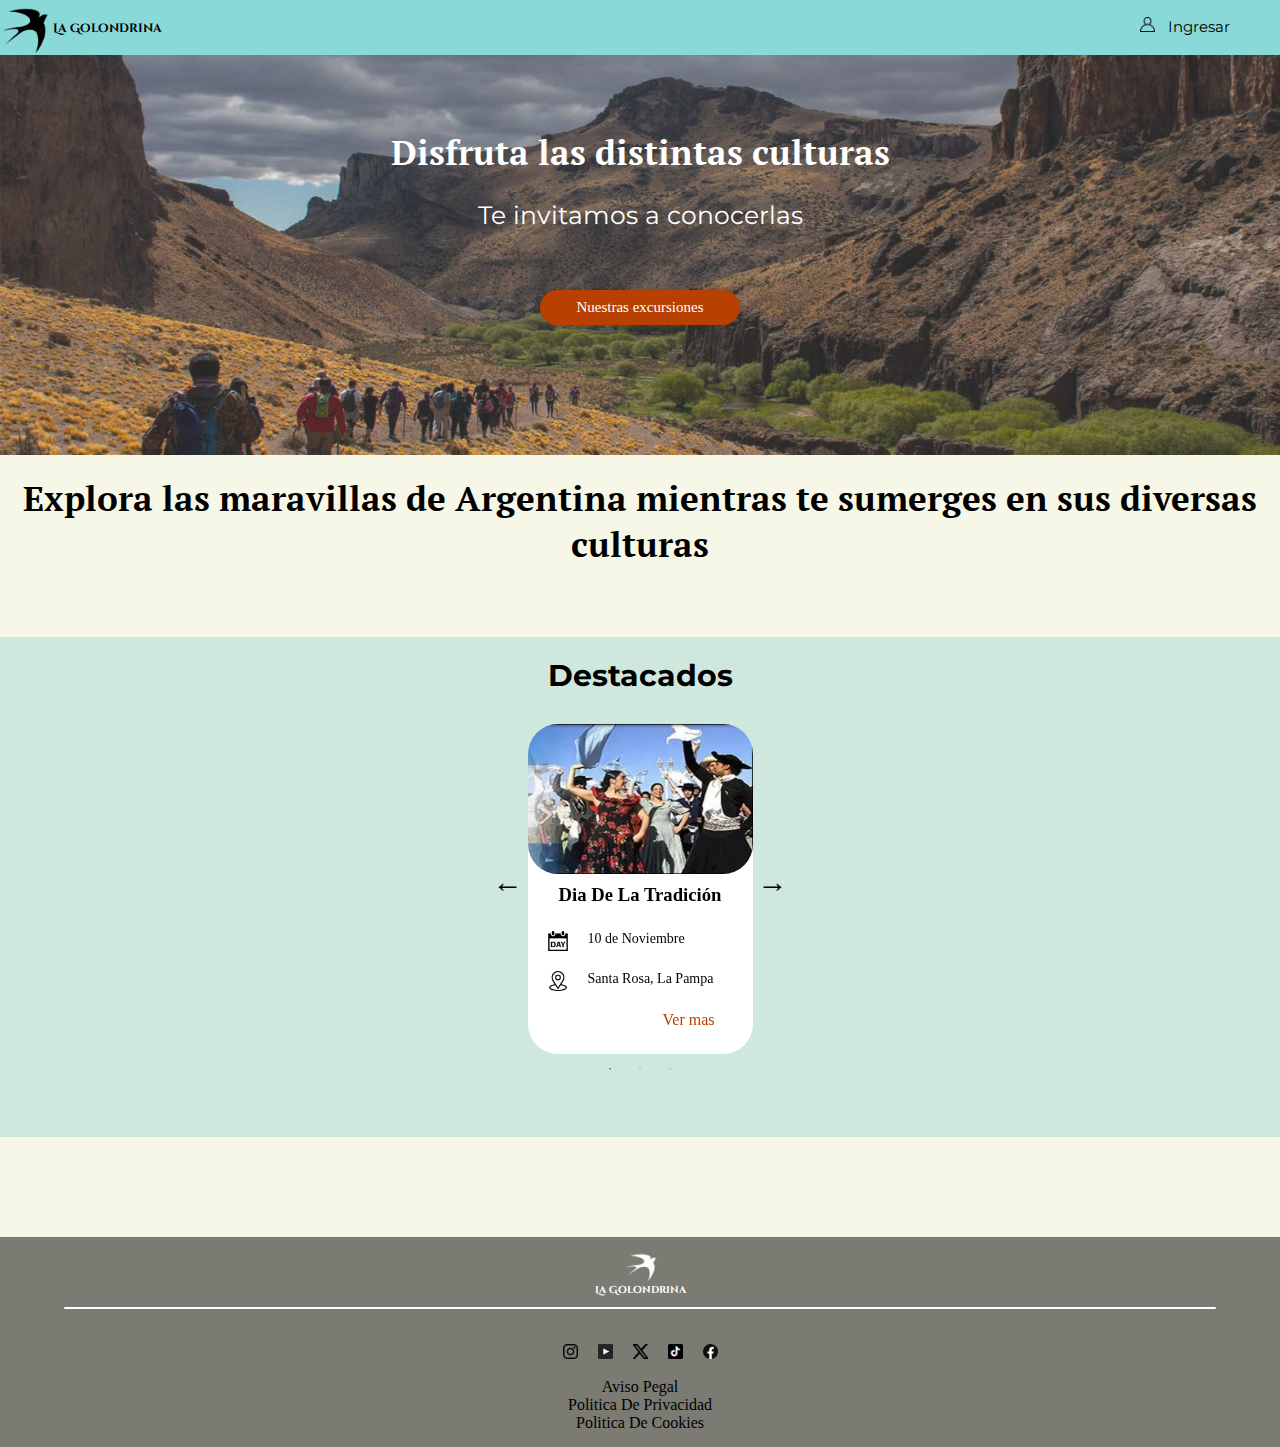
==== commit 63cfdaf8: "Carrousel en inicio y animacion en popups" ====
--- a/index.html
+++ b/index.html
@@ -3,6 +3,9 @@
 <head>
     <meta charset="UTF-8">
     <meta name="viewport" content="width=device-width, initial-scale=1.0">
+    <link rel="stylesheet"href="https://cdnjs.cloudflare.com/ajax/libs/animate.css/4.1.1/animate.min.css"/>
+    <link rel="stylesheet" href="css/slick-theme.css">
+    <link rel="stylesheet" href="css/slick.css">
     <link rel="stylesheet" href="css/style.css">
     <title>Document</title>
 </head>
@@ -11,7 +14,7 @@
         <section id="sec-header">
             <div class="logo">
                 <a href="index.html"><img src="img/logo.png" alt=""></a>
-                <p>La Golondrina</p>
+                <a href="index.html">La Golondrina</a>
             </div>
 
             <div class="ingresar">
@@ -20,7 +23,7 @@
                 <a id="open-login" class="enter-user" href=""> <p>Ingresar</p> </a>
             </div>
 
-            <article id="user" class="user">
+            <article id="user" class="user d-none">
                 <h3>La Golondrina</h3>
 
                 <div class="container-popup">
@@ -38,7 +41,7 @@
                         <label class="label-popup-email" for="correa">Email</label required>
                         <img class="img-email" src="img/email.png" alt="">
                     </div>
-                        <input class="input-popup-email" type="email" name="correa" id="correa" placeholder="Ingrese su email">                   
+                        <input class="input-popup" type="email" name="correa" id="correa" placeholder="Ingrese su email">                   
                 </div>
                     <div class="line"></div>
 
@@ -48,16 +51,16 @@
                         <label class="label-popup-password" for="correa">Contraseña</label required>
                         <img class="password-img" src="img/password.png" alt="">
                     </div>
-                        <input class="input-popup-password" type="password" name="correa" id="correa" placeholder="Contraseña">        
+                        <input class="input-popup" type="password" name="correa" id="correa" placeholder="Contraseña">        
                 </div>
                     <div class="line"></div>
 
 
 
-                <div class="sale">
+                <!-- <div class="sale">
                     <p>¿Desea recibir alertas de proximas fechas?</p>
                     <div class="checkbox"></div>
-                </div>
+                </div> -->
 
                 <div class="button">
                     <a class="enter-button" href="">Ingresar</a>
@@ -85,7 +88,7 @@
         
             <section id="destacados">
                 <h4>Destacados</h4>
-                <article class="card-destacados">
+                <article class=" slider card-destacados">
 
                     <div class="card">
                             <img class="img-destacados" src="img/lugares/dia_de_la_tradicion.jpg" alt="">                    
@@ -169,7 +172,31 @@
         </aside>
     </footer>
 
+    <!-- <div class="slider">
+        <img src="img/lugares/bodega_de_mendoza.jpg" alt="">
+        <img src="img/lugares/cueva_de_las_manos.jpg" alt="">
+        <img src="img/lugares/dia_de_la_tradicion.jpg" alt="">
+    </div> -->
+
     <script src="js/main.js"></script>
+    <script src="https://cdn.boomcdn.com/libs/wow-js/1.3.0/wow.min.js"> </script>
+    <script>
+        new WOW().init();
+    </script>    
+    <script type="text/javascript" src="js/jquery-3.5.1.min.js"></script>
+    <script type="text/javascript" src="js/slick.min.js"></script>
+    <script>
+        $(document).ready(function(){
+            $('.slider').slick({
+                infinite: true,
+                slidesToShow: 1,
+                slidesToScroll: 1,
+                autoplay:true,
+                autoplaySpeed:1500,
+                dots: true
+            })
+    });
+    </script>
     
 </body>
 </html>--- a/css/style.css
+++ b/css/style.css
@@ -29,7 +29,7 @@
 
 .logo p{
     text-align: center;
-    margin-left: -30px;
+    margin-left: 4px;
     margin-top: 20px;
     font-family: 'Cinzel Decorative', serif;
     font-weight: bold;
@@ -38,9 +38,20 @@
 
 .logo a img{
     opacity: 100%;
-    width: 100px;
-    height: auto;
-    margin-top: 8px;
+    margin-top: -12px;
+    width: 45px;
+    height: 45px;
+}
+
+.logo a{
+    text-decoration: none;
+    color: black;
+    text-align: center;
+    margin-left: 4px;
+    margin-top: 20px;
+    font-family: 'Cinzel Decorative', serif;
+    font-weight: bold;
+    font-size: 12px;
 }
 
 /* ---------- ingresar ---------- */ 
@@ -120,33 +131,15 @@
     align-items: center;
 }
 
-.input-popup{font-family: 'Montserrat', sans-serif;
+.input-popup{
+    font-family: 'Montserrat', sans-serif;
     width: 100%;
     text-align: center;
     border: none; 
     outline: none;
     font-size: 10px;
     opacity: 0.5;
-}
-
-.input-popup-password{
-    font-family: 'Montserrat', sans-serif;
-    width: 100%;
-    text-align: center;
-    border: none; 
-    outline: none;
-    font-size: 10px;
-    opacity: 0.5;
-}
-
-.input-popup-email{
-    font-family: 'Montserrat', sans-serif;
-    width: 100%;
-    text-align: center;
-    border: none; 
-    outline: none;
-    font-size: 10px;
-    opacity: 0.5;
+    margin-top: 4px;
 }
 
 .label-popup{
@@ -233,7 +226,7 @@
     color: black;
 }
 
-.sale{
+/* .sale{
     display: flex;
     justify-content: space-around;
     margin-top: 15px;
@@ -249,7 +242,7 @@
     height: 9px;
     margin-right: 5px;
     border: 1px solid #000;
-}
+} */
 
 .button{
     display: flex;
@@ -344,7 +337,7 @@
 
 #destacados{
     width: 100%;
-    height: 1200px;
+    height: 500px;
     background-color: #CEE8DE;
     margin-top: 220px;
 }
@@ -353,16 +346,16 @@
     text-align: center;
     font-family: 'Montserrat', sans-serif;
     font-size: 30px;
-    margin-left: 20px;
     position: relative;
-    top: 10px;
+    top: 20px;
+    margin-bottom: 25px;
 }
 
 .card-destacados{
     display: flex;
     justify-content: center;
     align-items: center;
-    flex-direction: column;
+    /* flex-direction: column; */
 }
 
 .card{
@@ -373,7 +366,7 @@
     background-color: white;
     border-radius: 30px;
     margin-top: 25px;
-    margin-left: 25px;
+    /* margin-left: 25px; */
 }
 
 .img-destacados{
@@ -501,10 +494,6 @@
     margin-top: 50px;
 }
 
-.d-none{
-    display: none;
-}
-
 
 
 /* -------------------- REGISTER -------------------- */
@@ -647,11 +636,10 @@
 .checkbox-tyc{
     width: 9px;
     height: 9px;
-    /* margin-right: 5px; */
     border: 1px solid #000;
 }
 
-.container-tyc{
+.container-tyc{ /* tyc = Terminos y condiciones */
     display: flex;
     align-items: center;
     justify-content: center;
@@ -680,15 +668,21 @@
     align-items: center;
     justify-content: center;
     text-align: center;
-    margin: 0 auto;
-    position: relative;
-    width: 264px;
-    height: 300px;
+    position: fixed;
+    left: 50%; 
+    transform: translateX(-50%);
+    bottom: 40%;
+    width: 250px;
+    height: 280px;
     background-color: #EE7309;
     z-index: 1;
     border-radius: 25px;
 }
 
+.popup-sign-up h3{
+    margin-bottom: 30px;
+}
+
 .button-close-sign-up{
     font-family: 'Montserrat', sans-serif;
     padding: 12px 10px;
@@ -714,5 +708,35 @@
 }
 
 .logo-popup-sign-up img{
-
+    margin: 15px 5px; 
+    width: 45px; 
+    height: 45px
+}
+
+.logo-popup-sign-up p{ 
+    font-family: 'Cinzel Decorative', serif;
+    font-size: 12px;
+    font-weight: bold;
+    margin: 0 5px; 
+}
+
+
+.d-none{
+    display: none;
+}
+
+.slider{
+    width: 225px !important;
+    margin: 0 auto;
+}
+
+.slick-prev:before,
+.slick-next:before{
+    color: black !important;
+    opacity: 1;
+    font-size: 30px;
+    font-weight: bold;
+}
+.slick-prev:before{
+    margin-left: -10px;
 }